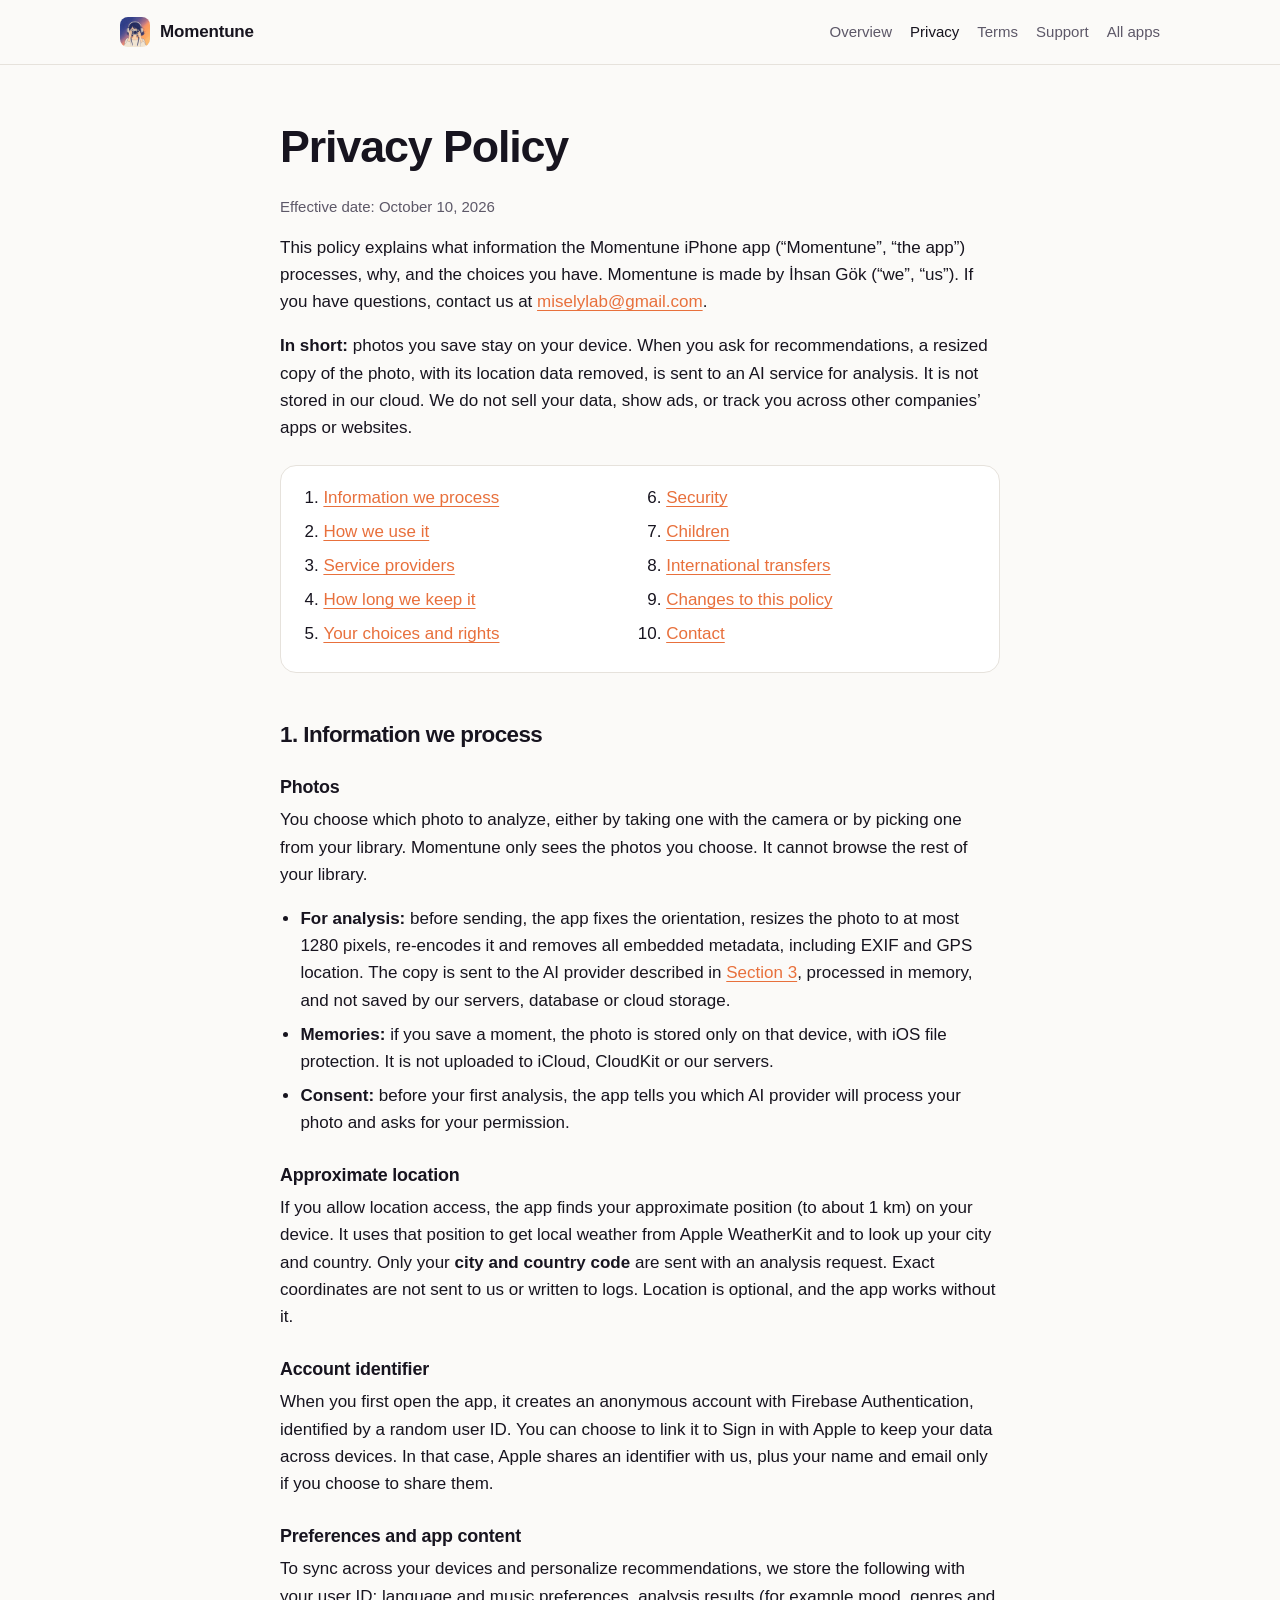
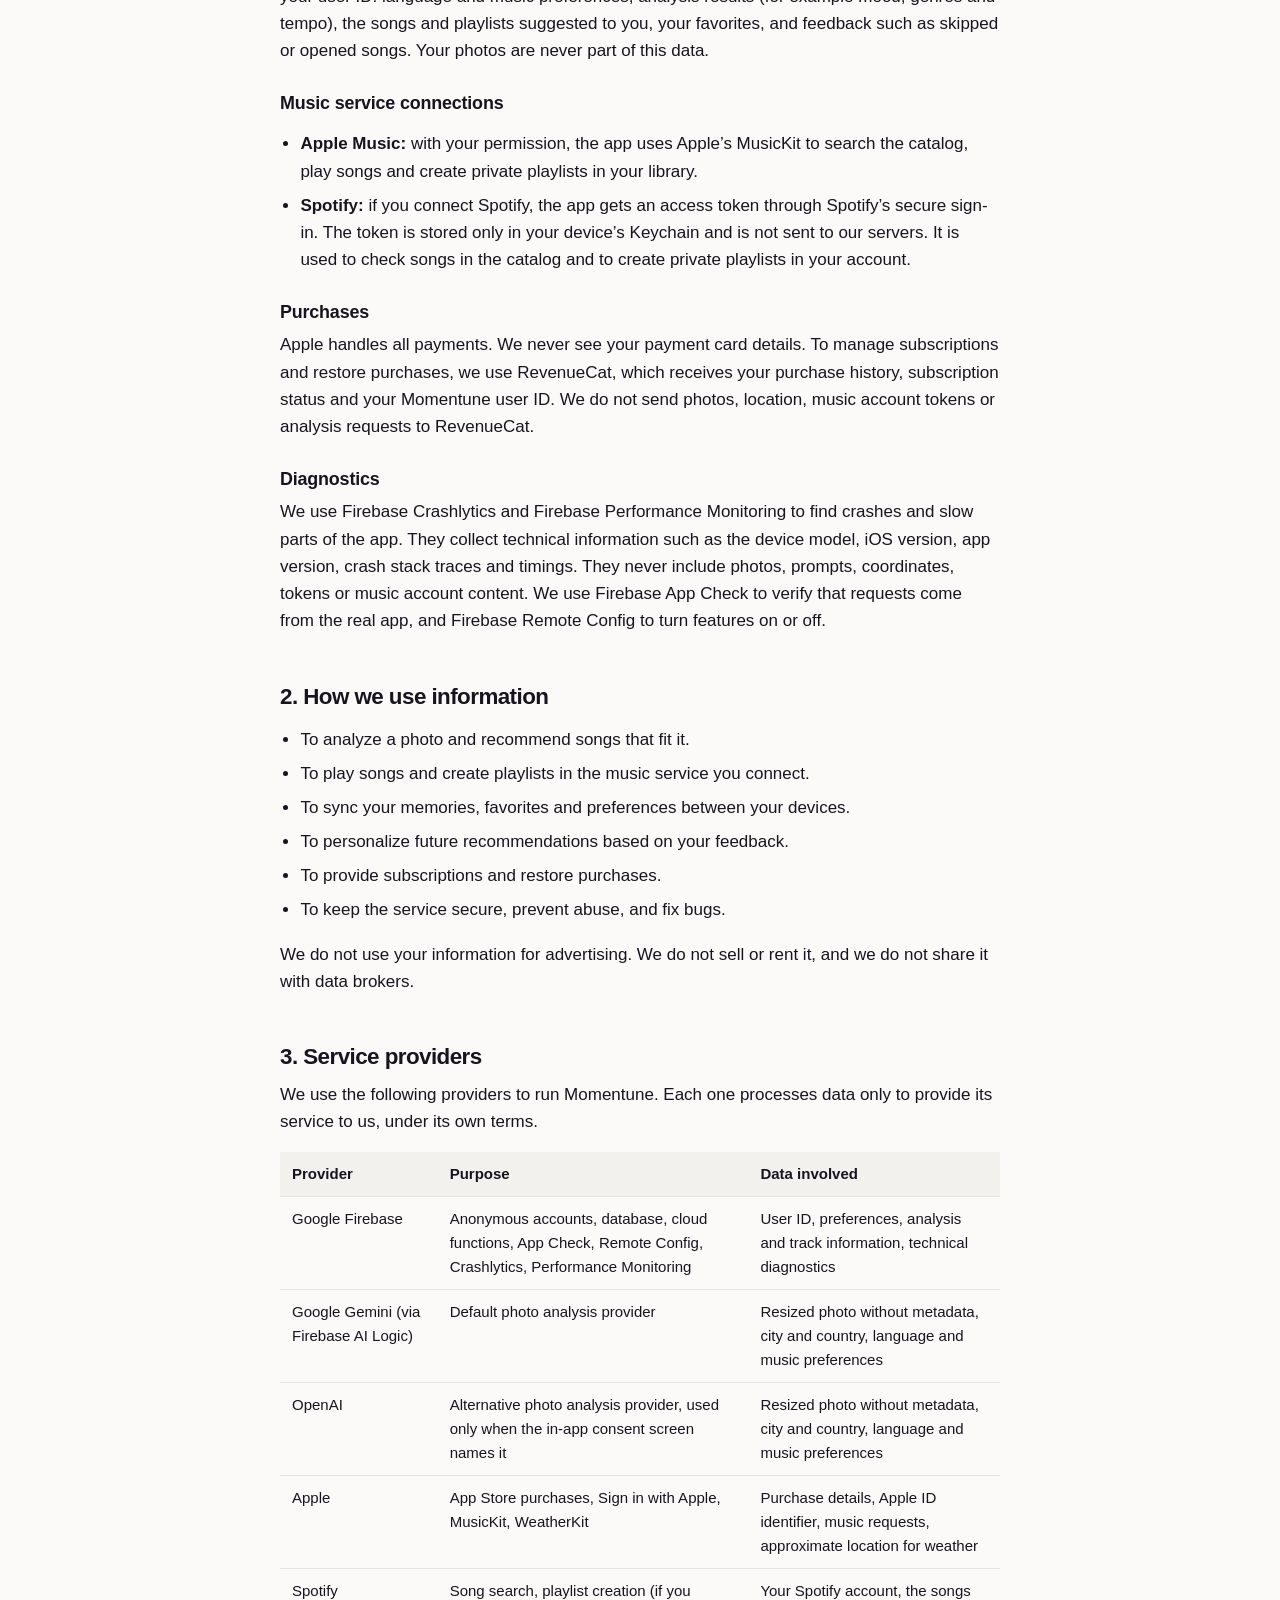
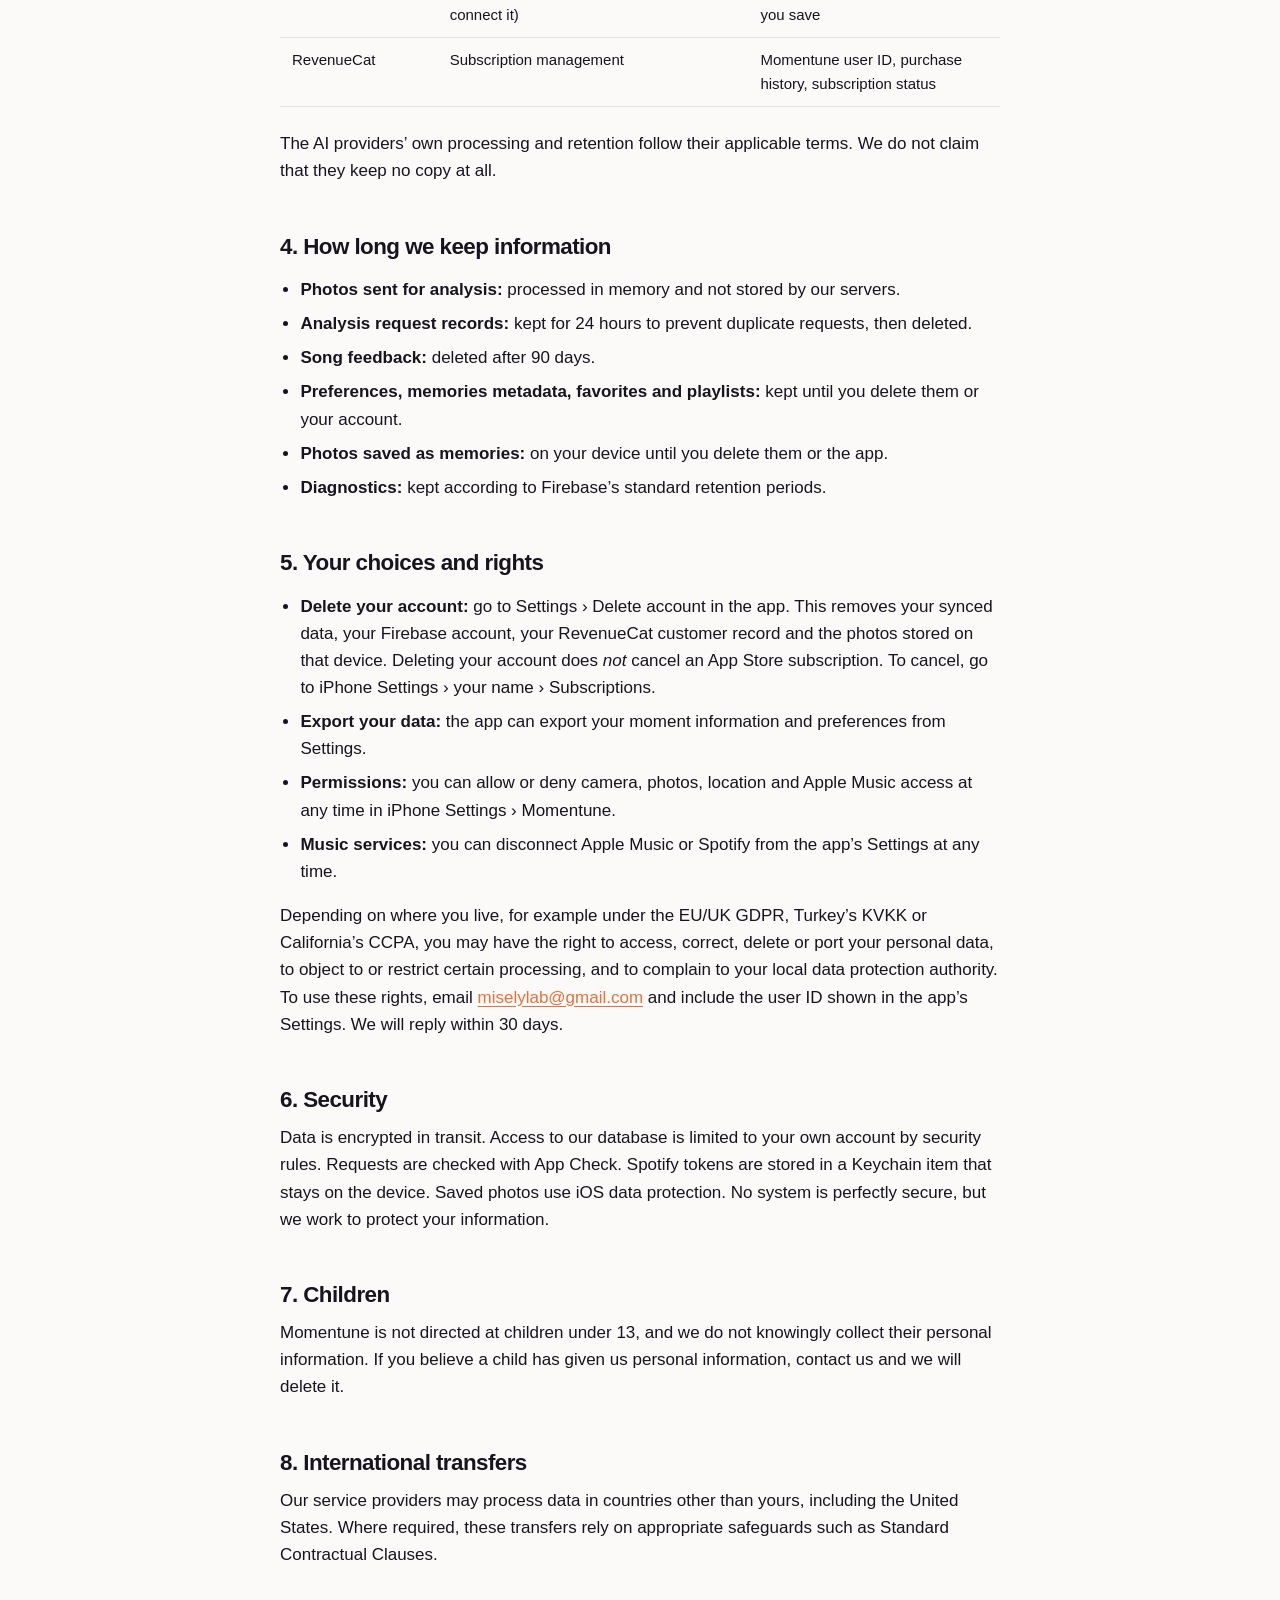
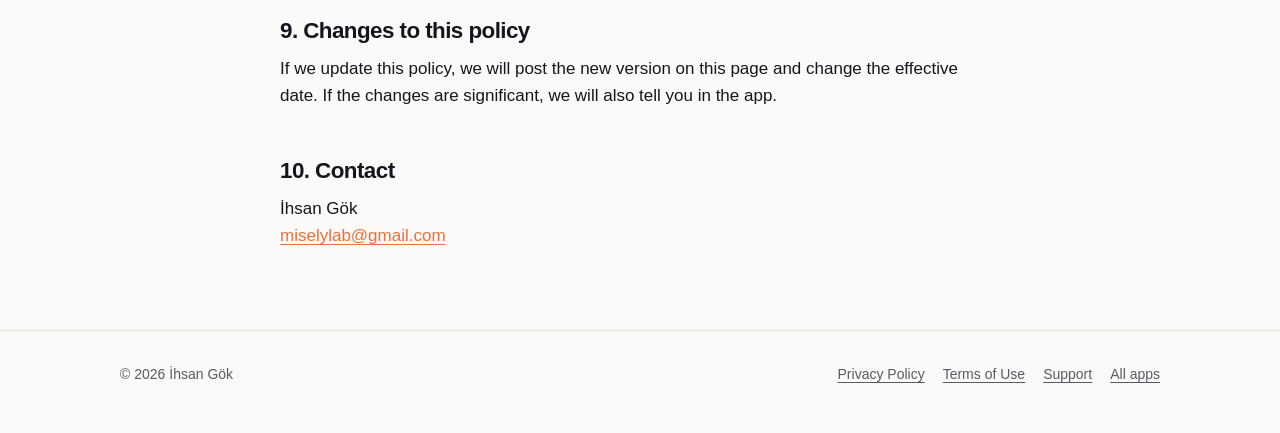
==== momentune/privacy.html @ 6fbf7d68 "Add apps site with Momentune pages" ====
<!doctype html>
<html lang="en">
<head>
  <meta charset="utf-8">
  <meta name="viewport" content="width=device-width, initial-scale=1">
  <title>Momentune Privacy Policy</title>
  <meta name="description" content="How Momentune handles your photos, location, music accounts and purchases.">
  <link rel="stylesheet" href="../assets/style.css">
  <link rel="icon" href="apple-touch-icon.png">
  <style>:root { --app-accent: #e8703c; --app-accent-2: #3346c4; } @media (prefers-color-scheme: dark) { :root { --app-accent: #f68c5c; --app-accent-2: #6d7cf0; } }</style>
</head>
<body>
  <header class="site-header">
    <div class="wrap">
      <a class="brand" href="./"><img src="apple-touch-icon.png" alt="" width="30" height="30">Momentune</a>
      <nav class="nav" aria-label="Main">
        <a href="./">Overview</a>
        <a href="privacy.html" aria-current="page">Privacy</a>
        <a href="terms.html">Terms</a>
        <a href="support.html">Support</a>
        <a href="../">All apps</a>
      </nav>
    </div>
  </header>

  <main class="wrap doc">
    <h1>Privacy Policy</h1>
    <p class="updated">Effective date: October 10, 2026</p>

    <p>This policy explains what information the Momentune iPhone app (“Momentune”, “the app”) processes, why, and the choices you have. Momentune is made by İhsan Gök (“we”, “us”). If you have questions, contact us at <a href="mailto:miselylab@gmail.com">miselylab@gmail.com</a>.</p>

    <p><strong>In short:</strong> photos you save stay on your device. When you ask for recommendations, a resized copy of the photo, with its location data removed, is sent to an AI service for analysis. It is not stored in our cloud. We do not sell your data, show ads, or track you across other companies’ apps or websites.</p>

    <nav class="toc" aria-label="Contents">
      <ol>
        <li><a href="#collect">Information we process</a></li>
        <li><a href="#use">How we use it</a></li>
        <li><a href="#providers">Service providers</a></li>
        <li><a href="#retention">How long we keep it</a></li>
        <li><a href="#choices">Your choices and rights</a></li>
        <li><a href="#security">Security</a></li>
        <li><a href="#children">Children</a></li>
        <li><a href="#transfers">International transfers</a></li>
        <li><a href="#changes">Changes to this policy</a></li>
        <li><a href="#contact">Contact</a></li>
      </ol>
    </nav>

    <h2 id="collect">1. Information we process</h2>

    <h3>Photos</h3>
    <p>You choose which photo to analyze, either by taking one with the camera or by picking one from your library. Momentune only sees the photos you choose. It cannot browse the rest of your library.</p>
    <ul>
      <li><strong>For analysis:</strong> before sending, the app fixes the orientation, resizes the photo to at most 1280 pixels, re-encodes it and removes all embedded metadata, including EXIF and GPS location. The copy is sent to the AI provider described in <a href="#providers">Section 3</a>, processed in memory, and not saved by our servers, database or cloud storage.</li>
      <li><strong>Memories:</strong> if you save a moment, the photo is stored only on that device, with iOS file protection. It is not uploaded to iCloud, CloudKit or our servers.</li>
      <li><strong>Consent:</strong> before your first analysis, the app tells you which AI provider will process your photo and asks for your permission.</li>
    </ul>

    <h3>Approximate location</h3>
    <p>If you allow location access, the app finds your approximate position (to about 1 km) on your device. It uses that position to get local weather from Apple WeatherKit and to look up your city and country. Only your <strong>city and country code</strong> are sent with an analysis request. Exact coordinates are not sent to us or written to logs. Location is optional, and the app works without it.</p>

    <h3>Account identifier</h3>
    <p>When you first open the app, it creates an anonymous account with Firebase Authentication, identified by a random user ID. You can choose to link it to Sign in with Apple to keep your data across devices. In that case, Apple shares an identifier with us, plus your name and email only if you choose to share them.</p>

    <h3>Preferences and app content</h3>
    <p>To sync across your devices and personalize recommendations, we store the following with your user ID: language and music preferences, analysis results (for example mood, genres and tempo), the songs and playlists suggested to you, your favorites, and feedback such as skipped or opened songs. Your photos are never part of this data.</p>

    <h3>Music service connections</h3>
    <ul>
      <li><strong>Apple Music:</strong> with your permission, the app uses Apple’s MusicKit to search the catalog, play songs and create private playlists in your library.</li>
      <li><strong>Spotify:</strong> if you connect Spotify, the app gets an access token through Spotify’s secure sign-in. The token is stored only in your device’s Keychain and is not sent to our servers. It is used to check songs in the catalog and to create private playlists in your account.</li>
    </ul>

    <h3>Purchases</h3>
    <p>Apple handles all payments. We never see your payment card details. To manage subscriptions and restore purchases, we use RevenueCat, which receives your purchase history, subscription status and your Momentune user ID. We do not send photos, location, music account tokens or analysis requests to RevenueCat.</p>

    <h3>Diagnostics</h3>
    <p>We use Firebase Crashlytics and Firebase Performance Monitoring to find crashes and slow parts of the app. They collect technical information such as the device model, iOS version, app version, crash stack traces and timings. They never include photos, prompts, coordinates, tokens or music account content. We use Firebase App Check to verify that requests come from the real app, and Firebase Remote Config to turn features on or off.</p>

    <h2 id="use">2. How we use information</h2>
    <ul>
      <li>To analyze a photo and recommend songs that fit it.</li>
      <li>To play songs and create playlists in the music service you connect.</li>
      <li>To sync your memories, favorites and preferences between your devices.</li>
      <li>To personalize future recommendations based on your feedback.</li>
      <li>To provide subscriptions and restore purchases.</li>
      <li>To keep the service secure, prevent abuse, and fix bugs.</li>
    </ul>
    <p>We do not use your information for advertising. We do not sell or rent it, and we do not share it with data brokers.</p>

    <h2 id="providers">3. Service providers</h2>
    <p>We use the following providers to run Momentune. Each one processes data only to provide its service to us, under its own terms.</p>
    <table>
      <thead><tr><th>Provider</th><th>Purpose</th><th>Data involved</th></tr></thead>
      <tbody>
        <tr><td>Google Firebase</td><td>Anonymous accounts, database, cloud functions, App Check, Remote Config, Crashlytics, Performance Monitoring</td><td>User ID, preferences, analysis and track information, technical diagnostics</td></tr>
        <tr><td>Google Gemini (via Firebase AI Logic)</td><td>Default photo analysis provider</td><td>Resized photo without metadata, city and country, language and music preferences</td></tr>
        <tr><td>OpenAI</td><td>Alternative photo analysis provider, used only when the in-app consent screen names it</td><td>Resized photo without metadata, city and country, language and music preferences</td></tr>
        <tr><td>Apple</td><td>App Store purchases, Sign in with Apple, MusicKit, WeatherKit</td><td>Purchase details, Apple ID identifier, music requests, approximate location for weather</td></tr>
        <tr><td>Spotify</td><td>Song search, playlist creation (if you connect it)</td><td>Your Spotify account, the songs you save</td></tr>
        <tr><td>RevenueCat</td><td>Subscription management</td><td>Momentune user ID, purchase history, subscription status</td></tr>
      </tbody>
    </table>
    <p>The AI providers’ own processing and retention follow their applicable terms. We do not claim that they keep no copy at all.</p>

    <h2 id="retention">4. How long we keep information</h2>
    <ul>
      <li><strong>Photos sent for analysis:</strong> processed in memory and not stored by our servers.</li>
      <li><strong>Analysis request records:</strong> kept for 24 hours to prevent duplicate requests, then deleted.</li>
      <li><strong>Song feedback:</strong> deleted after 90 days.</li>
      <li><strong>Preferences, memories metadata, favorites and playlists:</strong> kept until you delete them or your account.</li>
      <li><strong>Photos saved as memories:</strong> on your device until you delete them or the app.</li>
      <li><strong>Diagnostics:</strong> kept according to Firebase’s standard retention periods.</li>
    </ul>

    <h2 id="choices">5. Your choices and rights</h2>
    <ul>
      <li><strong>Delete your account:</strong> go to Settings › Delete account in the app. This removes your synced data, your Firebase account, your RevenueCat customer record and the photos stored on that device. Deleting your account does <em>not</em> cancel an App Store subscription. To cancel, go to iPhone Settings › your name › Subscriptions.</li>
      <li><strong>Export your data:</strong> the app can export your moment information and preferences from Settings.</li>
      <li><strong>Permissions:</strong> you can allow or deny camera, photos, location and Apple Music access at any time in iPhone Settings › Momentune.</li>
      <li><strong>Music services:</strong> you can disconnect Apple Music or Spotify from the app’s Settings at any time.</li>
    </ul>
    <p>Depending on where you live, for example under the EU/UK GDPR, Turkey’s KVKK or California’s CCPA, you may have the right to access, correct, delete or port your personal data, to object to or restrict certain processing, and to complain to your local data protection authority. To use these rights, email <a href="mailto:miselylab@gmail.com">miselylab@gmail.com</a> and include the user ID shown in the app’s Settings. We will reply within 30 days.</p>

    <h2 id="security">6. Security</h2>
    <p>Data is encrypted in transit. Access to our database is limited to your own account by security rules. Requests are checked with App Check. Spotify tokens are stored in a Keychain item that stays on the device. Saved photos use iOS data protection. No system is perfectly secure, but we work to protect your information.</p>

    <h2 id="children">7. Children</h2>
    <p>Momentune is not directed at children under 13, and we do not knowingly collect their personal information. If you believe a child has given us personal information, contact us and we will delete it.</p>

    <h2 id="transfers">8. International transfers</h2>
    <p>Our service providers may process data in countries other than yours, including the United States. Where required, these transfers rely on appropriate safeguards such as Standard Contractual Clauses.</p>

    <h2 id="changes">9. Changes to this policy</h2>
    <p>If we update this policy, we will post the new version on this page and change the effective date. If the changes are significant, we will also tell you in the app.</p>

    <h2 id="contact">10. Contact</h2>
    <p>İhsan Gök<br><a href="mailto:miselylab@gmail.com">miselylab@gmail.com</a></p>
  </main>

  <footer class="site-footer">
    <div class="wrap">
      <span>© 2026 İhsan Gök</span>
      <nav aria-label="Footer">
        <a href="privacy.html">Privacy Policy</a>
        <a href="terms.html">Terms of Use</a>
        <a href="support.html">Support</a>
        <a href="../">All apps</a>
      </nav>
    </div>
  </footer>
</body>
</html>
---- assets/style.css ----
/* Shared styles for the apps site. Each app page sets --app-accent / --app-accent-2. */

:root {
  --bg: #fbfaf8;
  --surface: #ffffff;
  --surface-2: #f3f1ed;
  --text: #17141f;
  --muted: #5d5868;
  --border: #e6e2dc;
  --app-accent: #e8703c;
  --app-accent-2: #3346c4;
  --on-accent: #ffffff;
  --radius: 22px;
  --max: 1080px;
  --font: -apple-system, BlinkMacSystemFont, "SF Pro Text", "Segoe UI", Roboto, "Helvetica Neue", Arial, sans-serif;
  --font-display: -apple-system, BlinkMacSystemFont, "SF Pro Display", "Segoe UI", Roboto, "Helvetica Neue", Arial, sans-serif;
  color-scheme: light dark;
}

@media (prefers-color-scheme: dark) {
  :root {
    --bg: #0f0d15;
    --surface: #18151f;
    --surface-2: #211d2a;
    --text: #f4f1f7;
    --muted: #a7a1b2;
    --border: #2d2838;
    --app-accent: #f68c5c;
    --app-accent-2: #6d7cf0;
    --on-accent: #17141f;
  }
}

* { box-sizing: border-box; }

html { -webkit-text-size-adjust: 100%; }

body {
  margin: 0;
  background: var(--bg);
  color: var(--text);
  font: 17px/1.6 var(--font);
  -webkit-font-smoothing: antialiased;
}

img { max-width: 100%; display: block; }

a { color: var(--app-accent); text-underline-offset: 3px; }
a:hover { text-decoration-thickness: 2px; }

:focus-visible { outline: 3px solid var(--app-accent); outline-offset: 3px; border-radius: 6px; }

.wrap { width: 100%; max-width: var(--max); margin: 0 auto; padding: 0 20px; }

/* Header & footer */

.site-header { border-bottom: 1px solid var(--border); }
.site-header .wrap { display: flex; align-items: center; justify-content: space-between; gap: 16px; min-height: 64px; }
.brand { display: flex; align-items: center; gap: 10px; color: var(--text); text-decoration: none; font-weight: 650; letter-spacing: -0.01em; }
.brand img { width: 30px; height: 30px; border-radius: 8px; }
.nav { display: flex; gap: 18px; flex-wrap: wrap; }
.nav a { color: var(--muted); text-decoration: none; font-size: 15px; }
.nav a:hover, .nav a[aria-current="page"] { color: var(--text); }

.site-footer { border-top: 1px solid var(--border); margin-top: 80px; padding: 32px 0 48px; color: var(--muted); font-size: 14px; }
.site-footer .wrap { display: flex; justify-content: space-between; gap: 16px; flex-wrap: wrap; }
.site-footer a { color: var(--muted); }
.site-footer nav { display: flex; gap: 18px; flex-wrap: wrap; }

/* Type */

h1, h2, h3 { font-family: var(--font-display); letter-spacing: -0.025em; line-height: 1.15; margin: 0 0 0.5em; }
h1 { font-size: clamp(2.2rem, 6vw, 3.6rem); font-weight: 750; }
h2 { font-size: clamp(1.5rem, 3.4vw, 2.1rem); font-weight: 700; }
h3 { font-size: 1.12rem; font-weight: 650; letter-spacing: -0.01em; }
p { margin: 0 0 1em; }
.lede { font-size: clamp(1.08rem, 2.2vw, 1.3rem); color: var(--muted); max-width: 40em; }
.eyebrow { display: inline-block; font-size: 13px; font-weight: 650; letter-spacing: 0.08em; text-transform: uppercase; color: var(--app-accent); margin-bottom: 12px; }

/* Hub */

.hub-hero { padding: 72px 0 40px; }
.app-grid { display: grid; grid-template-columns: repeat(auto-fill, minmax(300px, 1fr)); gap: 20px; }
.app-card {
  display: flex; flex-direction: column; gap: 16px;
  background: var(--surface); border: 1px solid var(--border); border-radius: var(--radius);
  padding: 24px; position: relative; overflow: hidden;
}
.app-card::before {
  content: ""; position: absolute; inset: 0 0 auto 0; height: 4px;
  background: linear-gradient(90deg, var(--app-accent-2), var(--app-accent));
}
.app-card header { display: flex; gap: 16px; align-items: center; }
.app-card .icon { width: 72px; height: 72px; border-radius: 17px; box-shadow: 0 6px 18px rgba(0, 0, 0, 0.14); flex: none; }
.app-card h2 { font-size: 1.35rem; margin: 0 0 2px; }
.app-card .meta { color: var(--muted); font-size: 14px; margin: 0; }
.app-card p { color: var(--muted); margin: 0; }
.app-card .links { display: flex; gap: 8px; flex-wrap: wrap; margin-top: auto; }
.app-card.placeholder { border-style: dashed; background: transparent; justify-content: center; align-items: center; text-align: center; min-height: 220px; color: var(--muted); }
.app-card.placeholder::before { display: none; }

/* Buttons & badges */

.btn {
  display: inline-flex; align-items: center; justify-content: center; gap: 8px;
  min-height: 44px; padding: 0 18px; border-radius: 999px;
  font-size: 15px; font-weight: 600; text-decoration: none;
  background: var(--surface-2); color: var(--text); border: 1px solid var(--border);
}
.btn:hover { border-color: var(--muted); }
.btn.primary { background: var(--app-accent); color: var(--on-accent); border-color: transparent; }
.btn.primary:hover { filter: brightness(1.06); }

.badge { display: inline-flex; align-items: center; gap: 6px; font-size: 13px; font-weight: 600; padding: 4px 10px; border-radius: 999px; background: var(--surface-2); color: var(--muted); border: 1px solid var(--border); }
.badge .dot { width: 7px; height: 7px; border-radius: 50%; background: var(--app-accent); }

.store-badge {
  display: inline-flex; align-items: center; gap: 12px; min-height: 56px; padding: 0 22px;
  border-radius: 14px; background: var(--text); color: var(--bg); text-decoration: none;
}
.store-badge svg { width: 26px; height: 26px; fill: currentColor; }
.store-badge small { display: block; font-size: 11px; opacity: 0.8; line-height: 1.1; }
.store-badge strong { display: block; font-size: 19px; line-height: 1.15; letter-spacing: -0.01em; }
.store-badge[aria-disabled="true"] { opacity: 0.55; cursor: default; }

/* App landing */

.app-hero { padding-top: 64px; padding-bottom: 48px; display: grid; grid-template-columns: 1.25fr 1fr; gap: 48px; align-items: center; }
.app-hero .icon { width: 108px; height: 108px; border-radius: 25px; box-shadow: 0 12px 30px rgba(0, 0, 0, 0.18); margin-bottom: 24px; }
.app-hero .actions { display: flex; gap: 12px; flex-wrap: wrap; align-items: center; margin-top: 28px; }
.hero-art {
  aspect-ratio: 1; border-radius: 36px; overflow: hidden; position: relative;
  background: linear-gradient(140deg, var(--app-accent-2), var(--app-accent));
  box-shadow: 0 30px 60px -20px rgba(30, 20, 60, 0.45);
}
.hero-art img { width: 100%; height: 100%; object-fit: cover; }

.section { padding: 56px 0 8px; }
.section > .wrap > h2 { margin-bottom: 8px; }
.section > .wrap > .lede { margin-bottom: 32px; }

.features { display: grid; grid-template-columns: repeat(auto-fill, minmax(240px, 1fr)); gap: 16px; }
.feature { background: var(--surface); border: 1px solid var(--border); border-radius: 18px; padding: 22px; }
.feature .glyph {
  width: 40px; height: 40px; border-radius: 12px; display: grid; place-items: center; margin-bottom: 14px;
  background: color-mix(in srgb, var(--app-accent) 16%, transparent); color: var(--app-accent);
}
.feature .glyph svg { width: 22px; height: 22px; stroke: currentColor; fill: none; stroke-width: 1.8; stroke-linecap: round; stroke-linejoin: round; }
.feature p { color: var(--muted); margin: 0; font-size: 15.5px; }

.steps { counter-reset: step; display: grid; grid-template-columns: repeat(auto-fit, minmax(220px, 1fr)); gap: 16px; padding: 0; margin: 0; list-style: none; }
.steps li { counter-increment: step; padding: 22px; border-radius: 18px; background: var(--surface-2); }
.steps li::before {
  content: counter(step); display: grid; place-items: center; width: 34px; height: 34px; border-radius: 50%;
  background: var(--app-accent); color: var(--on-accent); font-weight: 700; margin-bottom: 12px;
}
.steps p { margin: 0; color: var(--muted); font-size: 15.5px; }

.callout {
  border-radius: var(--radius); padding: 32px; color: #fff;
  background: linear-gradient(135deg, #1a1429, #2f1d40 60%, #4a2537);
}
.callout h2 { color: #fff; }
.callout p { color: rgba(255, 255, 255, 0.78); max-width: 46em; }
.callout a { color: #ffb48e; }

/* Long-form documents (privacy, terms, support) */

.doc { max-width: 760px; padding-top: 56px; }
.doc h1 { font-size: clamp(2rem, 5vw, 2.8rem); }
.doc h2 { font-size: 1.4rem; margin-top: 2.2em; }
.doc h3 { margin-top: 1.6em; }
.doc ul { padding-left: 1.2em; }
.doc li { margin-bottom: 0.4em; }
.doc .updated { color: var(--muted); font-size: 15px; }
.doc table { width: 100%; border-collapse: collapse; font-size: 15px; margin: 1em 0 1.5em; display: block; overflow-x: auto; }
.doc th, .doc td { text-align: left; vertical-align: top; padding: 10px 12px; border-bottom: 1px solid var(--border); }
.doc th { font-weight: 650; background: var(--surface-2); }
.toc { background: var(--surface); border: 1px solid var(--border); border-radius: 16px; padding: 18px 22px; margin: 24px 0; }
.toc ol { margin: 0; padding-left: 1.2em; columns: 2; column-gap: 32px; }
.toc li { break-inside: avoid; }

details { background: var(--surface); border: 1px solid var(--border); border-radius: 14px; padding: 0 18px; margin-bottom: 10px; }
summary { cursor: pointer; font-weight: 600; padding: 16px 0; list-style: none; display: flex; justify-content: space-between; gap: 12px; }
summary::-webkit-details-marker { display: none; }
summary::after { content: "+"; color: var(--muted); font-size: 1.3em; line-height: 1; }
details[open] summary::after { content: "–"; }
details > :not(summary) { color: var(--muted); }
details > p:last-child { padding-bottom: 6px; }

.contact-card { display: flex; gap: 16px; align-items: center; justify-content: space-between; flex-wrap: wrap; background: var(--surface-2); border-radius: 18px; padding: 22px 24px; margin: 24px 0 8px; }
.contact-card p { margin: 0; color: var(--muted); }

@media (max-width: 760px) {
  .app-hero { grid-template-columns: 1fr; padding-top: 40px; gap: 36px; }
  .app-hero .hero-art { order: -1; max-width: 220px; border-radius: 28%; }
  .hero-art { max-width: 420px; }
  .toc ol { columns: 1; }
  .hub-hero { padding-top: 48px; }
  .site-header .wrap { flex-wrap: wrap; padding-top: 10px; padding-bottom: 10px; }
}
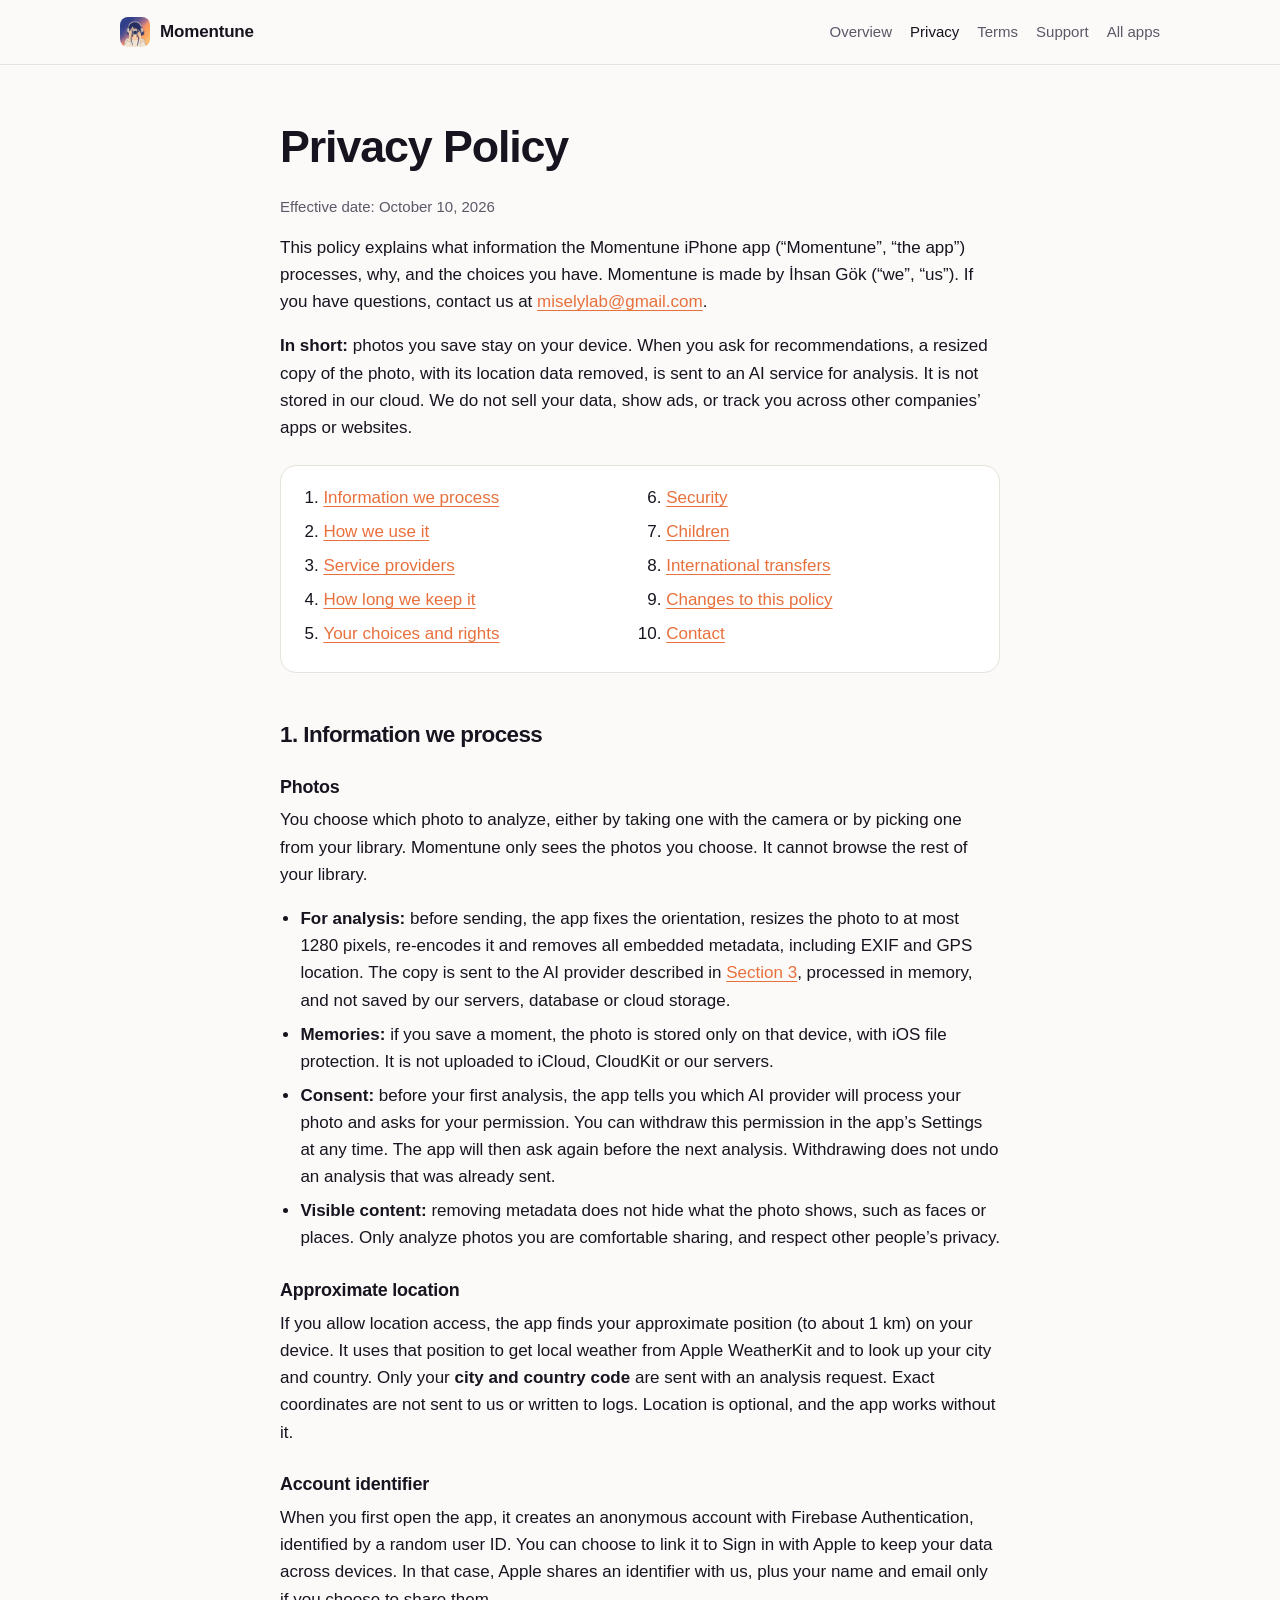
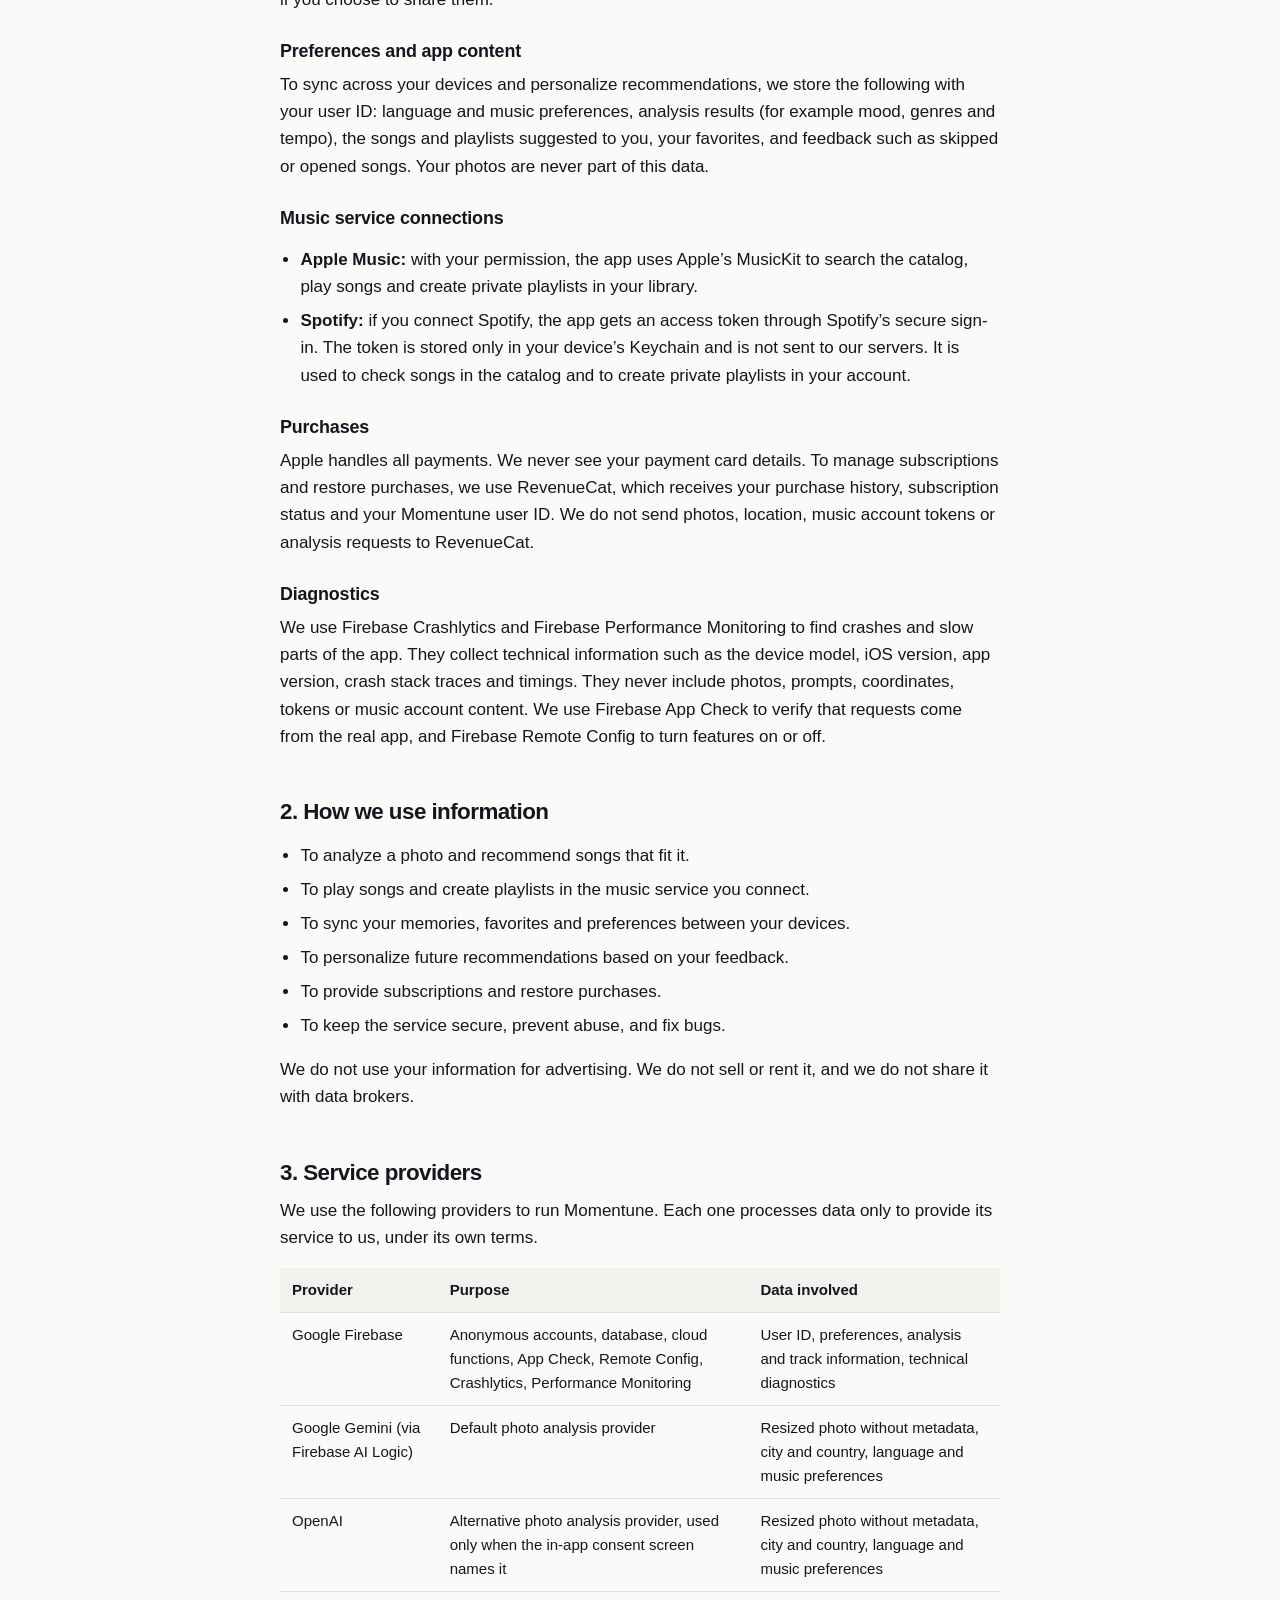
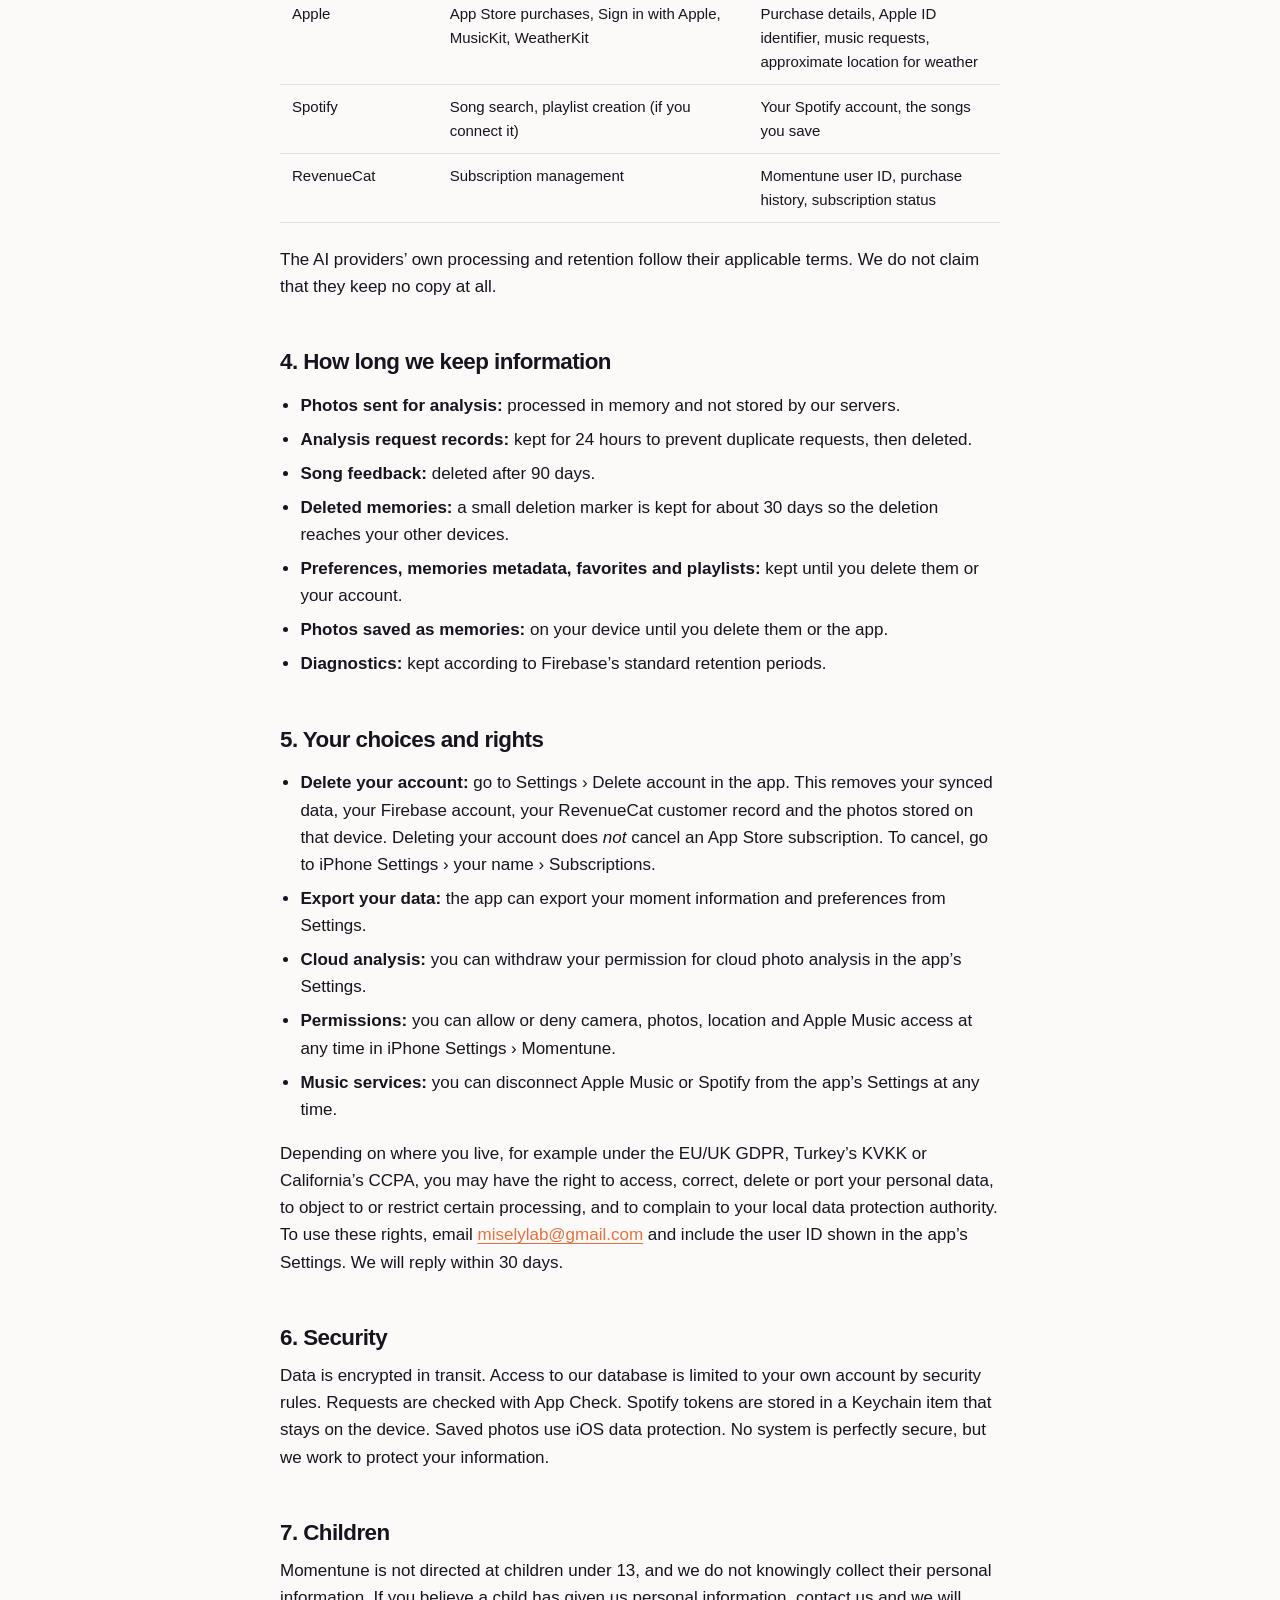
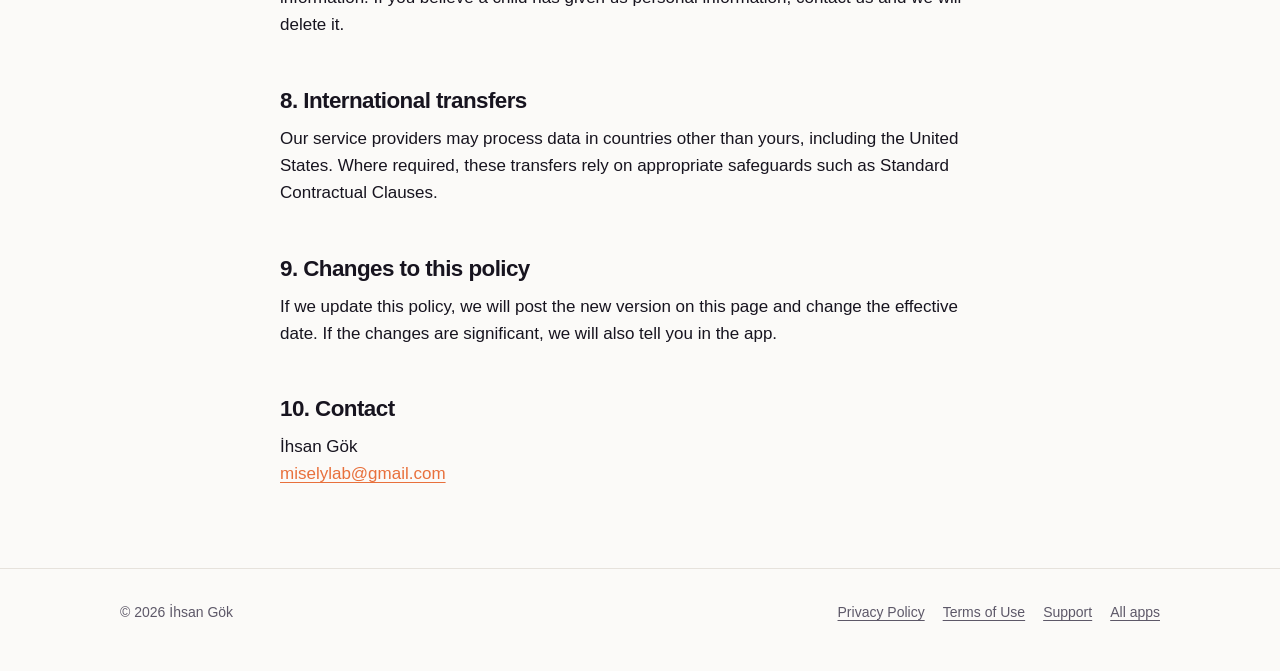
==== commit 6724b2ed: "Align Momentune privacy and terms with app behavior" ====
--- a/momentune/privacy.html
+++ b/momentune/privacy.html
@@ -53,7 +53,8 @@
     <ul>
       <li><strong>For analysis:</strong> before sending, the app fixes the orientation, resizes the photo to at most 1280 pixels, re-encodes it and removes all embedded metadata, including EXIF and GPS location. The copy is sent to the AI provider described in <a href="#providers">Section 3</a>, processed in memory, and not saved by our servers, database or cloud storage.</li>
       <li><strong>Memories:</strong> if you save a moment, the photo is stored only on that device, with iOS file protection. It is not uploaded to iCloud, CloudKit or our servers.</li>
-      <li><strong>Consent:</strong> before your first analysis, the app tells you which AI provider will process your photo and asks for your permission.</li>
+      <li><strong>Consent:</strong> before your first analysis, the app tells you which AI provider will process your photo and asks for your permission. You can withdraw this permission in the app’s Settings at any time. The app will then ask again before the next analysis. Withdrawing does not undo an analysis that was already sent.</li>
+      <li><strong>Visible content:</strong> removing metadata does not hide what the photo shows, such as faces or places. Only analyze photos you are comfortable sharing, and respect other people’s privacy.</li>
     </ul>
 
     <h3>Approximate location</h3>
@@ -108,6 +109,7 @@
       <li><strong>Photos sent for analysis:</strong> processed in memory and not stored by our servers.</li>
       <li><strong>Analysis request records:</strong> kept for 24 hours to prevent duplicate requests, then deleted.</li>
       <li><strong>Song feedback:</strong> deleted after 90 days.</li>
+      <li><strong>Deleted memories:</strong> a small deletion marker is kept for about 30 days so the deletion reaches your other devices.</li>
       <li><strong>Preferences, memories metadata, favorites and playlists:</strong> kept until you delete them or your account.</li>
       <li><strong>Photos saved as memories:</strong> on your device until you delete them or the app.</li>
       <li><strong>Diagnostics:</strong> kept according to Firebase’s standard retention periods.</li>
@@ -117,6 +119,7 @@
     <ul>
       <li><strong>Delete your account:</strong> go to Settings › Delete account in the app. This removes your synced data, your Firebase account, your RevenueCat customer record and the photos stored on that device. Deleting your account does <em>not</em> cancel an App Store subscription. To cancel, go to iPhone Settings › your name › Subscriptions.</li>
       <li><strong>Export your data:</strong> the app can export your moment information and preferences from Settings.</li>
+      <li><strong>Cloud analysis:</strong> you can withdraw your permission for cloud photo analysis in the app’s Settings.</li>
       <li><strong>Permissions:</strong> you can allow or deny camera, photos, location and Apple Music access at any time in iPhone Settings › Momentune.</li>
       <li><strong>Music services:</strong> you can disconnect Apple Music or Spotify from the app’s Settings at any time.</li>
     </ul>
